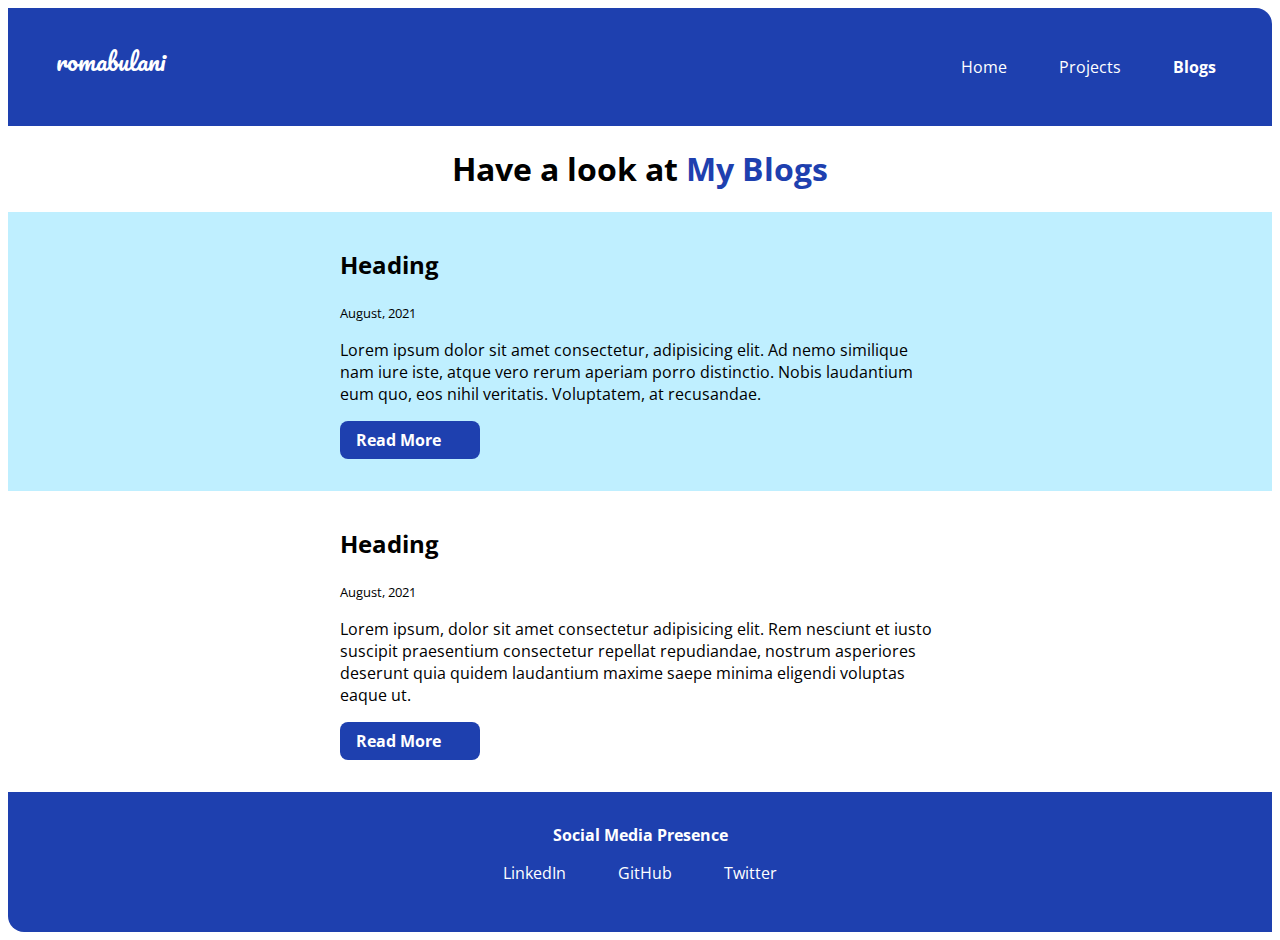
==== blogs.html @ ecff2a19 "projects and blogs" ====
<!DOCTYPE html>
<html lang="en">
<head>
    <meta charset="UTF-8">
    <meta http-equiv="X-UA-Compatible" content="IE=edge">
    <meta name="viewport" content="width=, initial-scale=1.0">
    <title>romabulani | blogs</title>
    <link href="style.css" rel="stylesheet"></link>
</head>
<body>
    <nav class="nav-bar ">
        <div class="brand-name"><a href="/" class="link">romabulani</a></div>
        <div>
        <ul class="no-bullet nav-pills">
            <li class="list-inline">
                <a href="/" class="link ">Home</a>
            </li>
            <li class="list-inline">
                <a href="/" class="link ">Projects</a>
            </li>
            <li  class="list-inline">
                <a href="/" class="link active">Blogs</a>
            </li>
        </ul>
        </div>
    </nav>

    <header class="align-center">
        <h1>Have a look at <span class="purple">My Blogs</span></h1>
    </header>

    <section class=" bg-blue">
        <div class="container">
            <h2>Heading</h2>
            <small>August, 2021</small>
            <p>Lorem ipsum dolor sit amet consectetur, adipisicing elit. Ad nemo similique nam iure iste, atque vero rerum aperiam porro distinctio. Nobis laudantium eum quo, eos nihil veritatis. Voluptatem, at recusandae.</p>
                <a href="/" class="link-primary link">Read More</a>
        </div>
    </section>
    
    <section >
        <div class="container">
            <h2>Heading</h2>
            <small>August, 2021</small>
            <p>Lorem ipsum, dolor sit amet consectetur adipisicing elit. Rem nesciunt et iusto suscipit praesentium consectetur repellat repudiandae, nostrum asperiores deserunt quia quidem laudantium maxime saepe minima eligendi voluptas eaque ut.</p>
                <a href="/" class="link-primary link">Read More</a>
        </div>
    </section>

    <footer>
        <div class="bold">Social Media Presence</div>
        <div>
            <ul class="no-bullet">
                <li class="list-inline">
                    <a href="https://www.linkedin.com/in/roma-bulani-183940189/" class="link">LinkedIn</a>
                </li>
                <li class="list-inline">
                    <a href="https://github.com/romabulani" class="link">GitHub</a>
                </li>
                <li  class="list-inline">
                    <a href="https://twitter.com/roma_bulani" class="link">Twitter</a>
                </li>
            </ul>
        </div>
    </footer>
    
</body>
</html>
---- style.css ----
@import url('https://fonts.googleapis.com/css2?family=Open+Sans&display=swap');
@import url('https://fonts.googleapis.com/css2?family=Pacifico&display=swap');

:root{
    --primary-color: #1E40AF;
    --light-blue: #BFEFFF;
}

body{
    font-family: 'Open Sans', sans-serif;
}

.brand-name{
    font-family: 'Pacifico', cursive;
    /* font-weight: bold; */
    font-size: x-large;
    float: left;
}

.bg-blue{
    background-color: var(--light-blue);
}

.no-bullet{
    list-style: none;
}

.list-inline{
    display: inline;
    padding: 0rem 0.5rem;
    /* padding-inline-start: 0px; */
}

.link{
    text-decoration: none;
    box-sizing: border-box;
    padding: 0.5rem 1rem;
    color: white;
}

.nav-bar{
    background-color: var(--primary-color);
    color: white;
    padding: 2rem;
    border-top-right-radius: 1rem;
}

.nav-bar .nav-pills{
    text-align: right;
}

.nav-bar .active{
    font-weight: bold;
}

footer{
    background-color: var(--primary-color);
    color: white;
    padding: 2rem;
    text-align: center;
    border-bottom-left-radius: 1rem;
}

footer ul{
    padding-inline-start: 0px;
}

.purple{
    color: var(--primary-color)
}

.container{
    padding: 1rem 1rem;
    /* text-align: center; */
    max-width: 600px;
    margin: auto;
}
.align-link{
    padding: 1rem 1rem;
    /* max-width: 600px; */
    /* margin: auto; */
}

.home-img{
    max-width: 80%;
    display: block;
    margin: auto;
    width: 400px;
}

.link-primary {
    background-color: var(--primary-color);
    border-radius: 0.5rem;
    color: white;
    display: block;
    max-width: 140px;
    font-weight: bold;
    margin: 1rem 1rem 1rem 0rem;
}

.link-secondary {
    border-radius: 0.5rem ;
    color: var(--primary-color);
    border: 1px solid var(--primary-color);
    font-weight: bold;
    display: block;
    max-width: 140px;
    margin: 1rem 1rem 1rem 0rem;    
}

h1{
    text-align: center;
}

.bold{
    font-weight: bold;
}
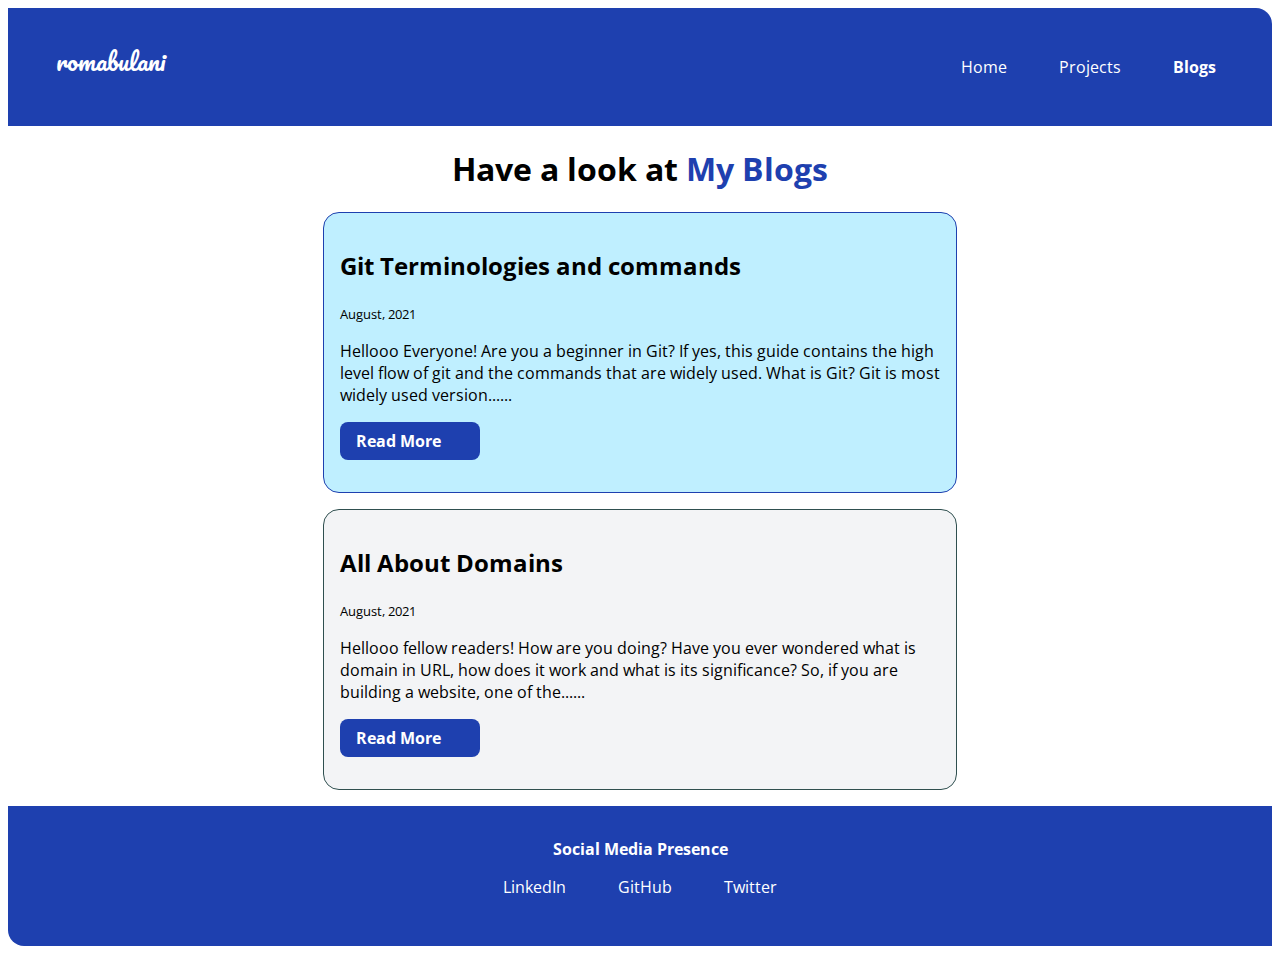
==== commit c96bfdcc: "added projects and blogs" ====
--- a/blogs.html
+++ b/blogs.html
@@ -1,27 +1,30 @@
 <!DOCTYPE html>
 <html lang="en">
+
 <head>
     <meta charset="UTF-8">
     <meta http-equiv="X-UA-Compatible" content="IE=edge">
     <meta name="viewport" content="width=, initial-scale=1.0">
     <title>romabulani | blogs</title>
-    <link href="style.css" rel="stylesheet"></link>
+    <link href="style.css" rel="stylesheet">
+    </link>
 </head>
+
 <body>
     <nav class="nav-bar ">
         <div class="brand-name"><a href="/" class="link">romabulani</a></div>
         <div>
-        <ul class="no-bullet nav-pills">
-            <li class="list-inline">
-                <a href="/" class="link ">Home</a>
-            </li>
-            <li class="list-inline">
-                <a href="/" class="link ">Projects</a>
-            </li>
-            <li  class="list-inline">
-                <a href="/" class="link active">Blogs</a>
-            </li>
-        </ul>
+            <ul class="no-bullet nav-pills">
+                <li class="list-inline">
+                    <a href="/" class="link ">Home</a>
+                </li>
+                <li class="list-inline">
+                    <a href="projects.html" class="link ">Projects</a>
+                </li>
+                <li class="list-inline">
+                    <a href="blogs.html" class="link active">Blogs</a>
+                </li>
+            </ul>
         </div>
     </nav>
 
@@ -29,23 +32,23 @@
         <h1>Have a look at <span class="purple">My Blogs</span></h1>
     </header>
 
-    <section class=" bg-blue">
-        <div class="container">
-            <h2>Heading</h2>
-            <small>August, 2021</small>
-            <p>Lorem ipsum dolor sit amet consectetur, adipisicing elit. Ad nemo similique nam iure iste, atque vero rerum aperiam porro distinctio. Nobis laudantium eum quo, eos nihil veritatis. Voluptatem, at recusandae.</p>
-                <a href="/" class="link-primary link">Read More</a>
-        </div>
-    </section>
-    
-    <section >
-        <div class="container">
-            <h2>Heading</h2>
-            <small>August, 2021</small>
-            <p>Lorem ipsum, dolor sit amet consectetur adipisicing elit. Rem nesciunt et iusto suscipit praesentium consectetur repellat repudiandae, nostrum asperiores deserunt quia quidem laudantium maxime saepe minima eligendi voluptas eaque ut.</p>
-                <a href="/" class="link-primary link">Read More</a>
-        </div>
-    </section>
+    <div class="border-container-blue">
+        <h2>Git Terminologies and commands</h2>
+        <small>August, 2021</small>
+        <p>Hellooo Everyone! Are you a beginner in Git? If yes, this guide contains the high level flow of git and the
+            commands that are widely used. What is Git? Git is most widely used version......</p>
+        <a href="https://romabulani.hashnode.dev/git-terminologies-and-commands" target="_blank"
+            class="link-primary link">Read More</a>
+    </div>
+
+    <div class="border-container-grey">
+        <h2>All About Domains</h2>
+        <small>August, 2021</small>
+        <p>Hellooo fellow readers! How are you doing? Have you ever wondered what is domain in URL, how does it work and
+            what is its significance? So, if you are building a website, one of the......</p>
+        <a href="https://romabulani.hashnode.dev/all-about-domains" target="_blank" class="link-primary link">Read
+            More</a>
+    </div>
 
     <footer>
         <div class="bold">Social Media Presence</div>
@@ -57,12 +60,13 @@
                 <li class="list-inline">
                     <a href="https://github.com/romabulani" class="link">GitHub</a>
                 </li>
-                <li  class="list-inline">
-                    <a href="https://twitter.com/roma_bulani" class="link">Twitter</a>
+                <li class="list-inline">
+                    <a href="https://twitter.com/romabulani" class="link">Twitter</a>
                 </li>
             </ul>
         </div>
     </footer>
-    
+
 </body>
+
 </html>--- a/style.css
+++ b/style.css
@@ -4,6 +4,8 @@
 :root{
     --primary-color: #1E40AF;
     --light-blue: #BFEFFF;
+    --dark-grey: #2F4F4F;
+    --light-grey:#F3F4F6;
 }
 
 body{
@@ -69,12 +71,29 @@
     color: var(--primary-color)
 }
 
-.container{
+.container,.border-container-blue, .border-container-grey{
     padding: 1rem 1rem;
     /* text-align: center; */
     max-width: 600px;
     margin: auto;
 }
+
+.border-container-blue{
+    border: 1px solid var(--primary-color);
+    border-radius: 1rem;
+    background-color: var(--light-blue);
+    margin-top: 1rem;
+    margin-bottom: 1rem;
+}
+
+.border-container-grey{
+    border: 1px solid var(--dark-grey);
+    border-radius: 1rem;
+    background-color: var(--light-grey);
+    margin-top: 1rem;
+    margin-bottom: 1rem;
+}
+
 .align-link{
     padding: 1rem 1rem;
     /* max-width: 600px; */
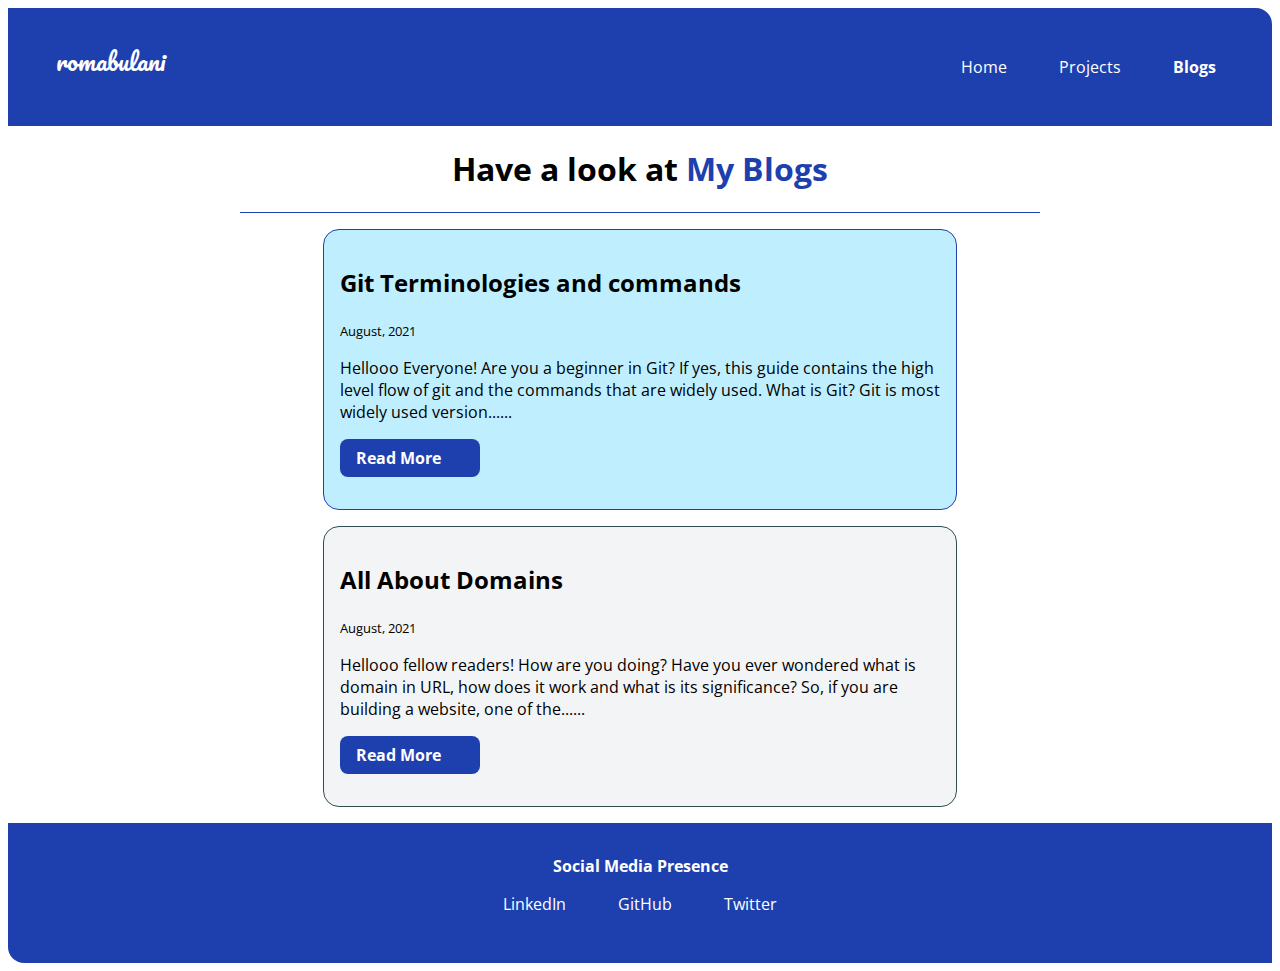
==== commit 4f26d396: "update - style" ====
--- a/blogs.html
+++ b/blogs.html
@@ -31,7 +31,7 @@
     <header class="align-center">
         <h1>Have a look at <span class="purple">My Blogs</span></h1>
     </header>
-
+    <hr>
     <div class="border-container-blue">
         <h2>Git Terminologies and commands</h2>
         <small>August, 2021</small>
--- a/style.css
+++ b/style.css
@@ -133,4 +133,11 @@
 
 .bold{
     font-weight: bold;
+}
+
+hr{
+    background-color: var(--primary-color);
+    height: 1px;
+    border: none;
+    width: 800px;
 }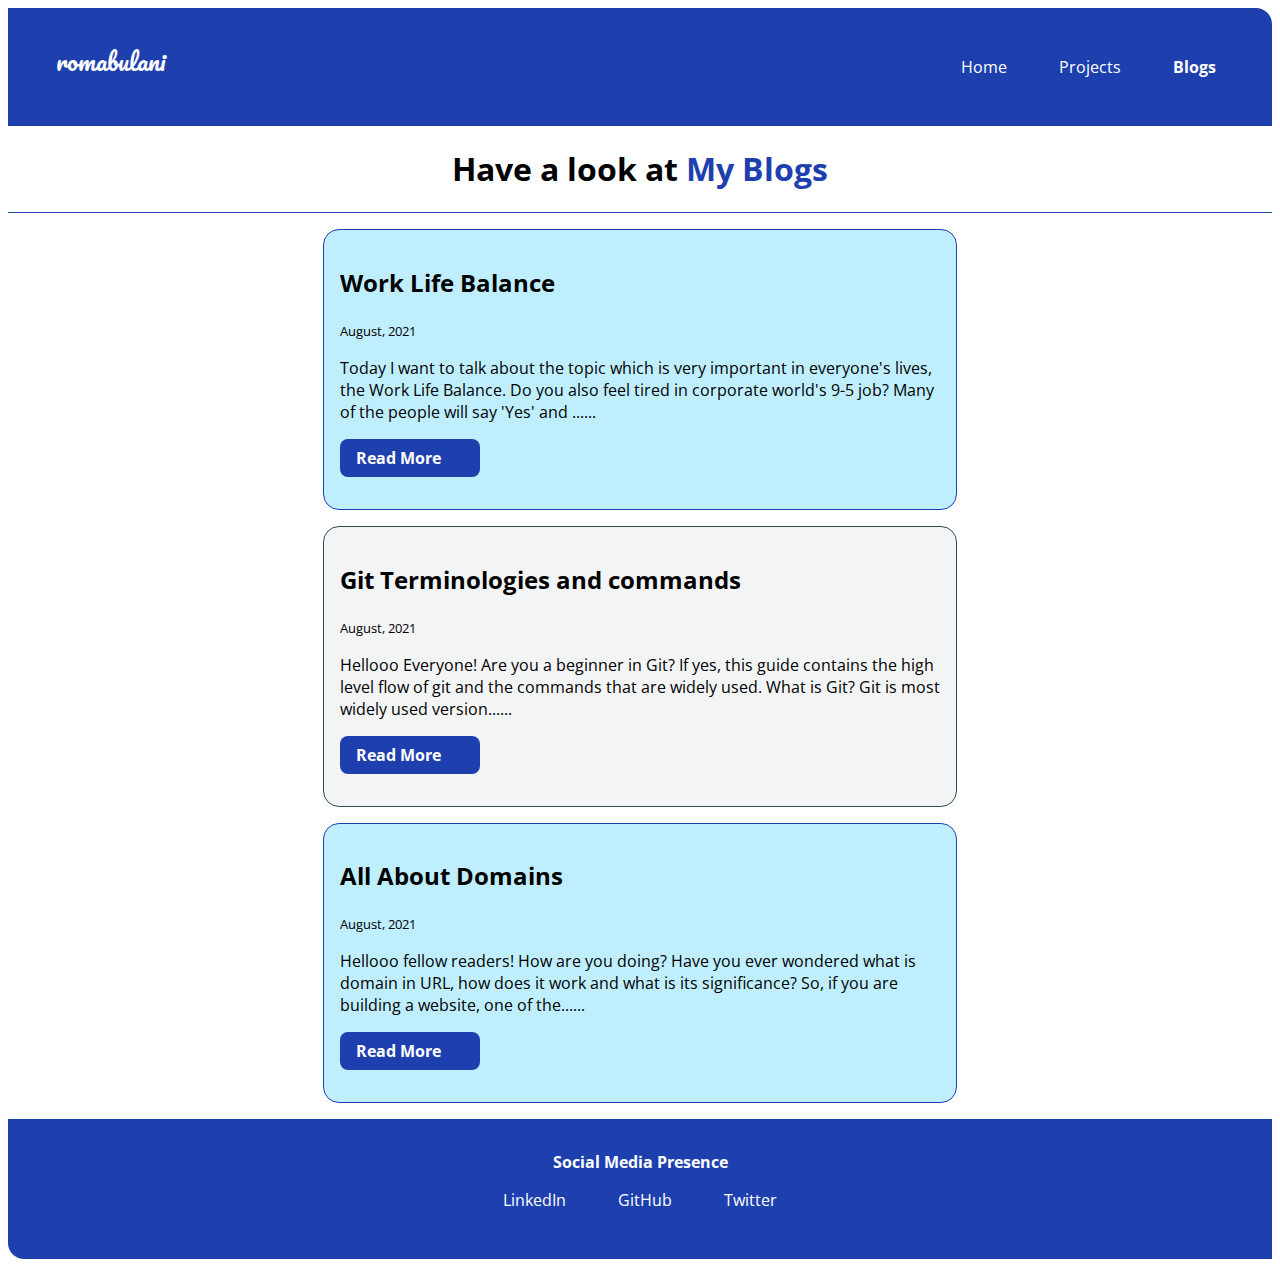
==== commit 88739164: "update - added blog" ====
--- a/blogs.html
+++ b/blogs.html
@@ -33,6 +33,14 @@
     </header>
     <hr>
     <div class="border-container-blue">
+        <h2>Work Life Balance</h2>
+        <small>August, 2021</small>
+        <p>Today I want to talk about the topic which is very important in everyone's lives, the Work Life Balance. Do you also feel tired in corporate world's 9-5 job? Many of the people will say 'Yes' and ......</p>
+        <a href="https://romabulani.hashnode.dev/work-life-balance" target="_blank"
+            class="link-primary link">Read More</a>
+    </div>
+
+    <div class="border-container-grey">
         <h2>Git Terminologies and commands</h2>
         <small>August, 2021</small>
         <p>Hellooo Everyone! Are you a beginner in Git? If yes, this guide contains the high level flow of git and the
@@ -41,7 +49,7 @@
             class="link-primary link">Read More</a>
     </div>
 
-    <div class="border-container-grey">
+    <div class="border-container-blue">
         <h2>All About Domains</h2>
         <small>August, 2021</small>
         <p>Hellooo fellow readers! How are you doing? Have you ever wondered what is domain in URL, how does it work and
--- a/style.css
+++ b/style.css
@@ -139,5 +139,4 @@
     background-color: var(--primary-color);
     height: 1px;
     border: none;
-    width: 800px;
 }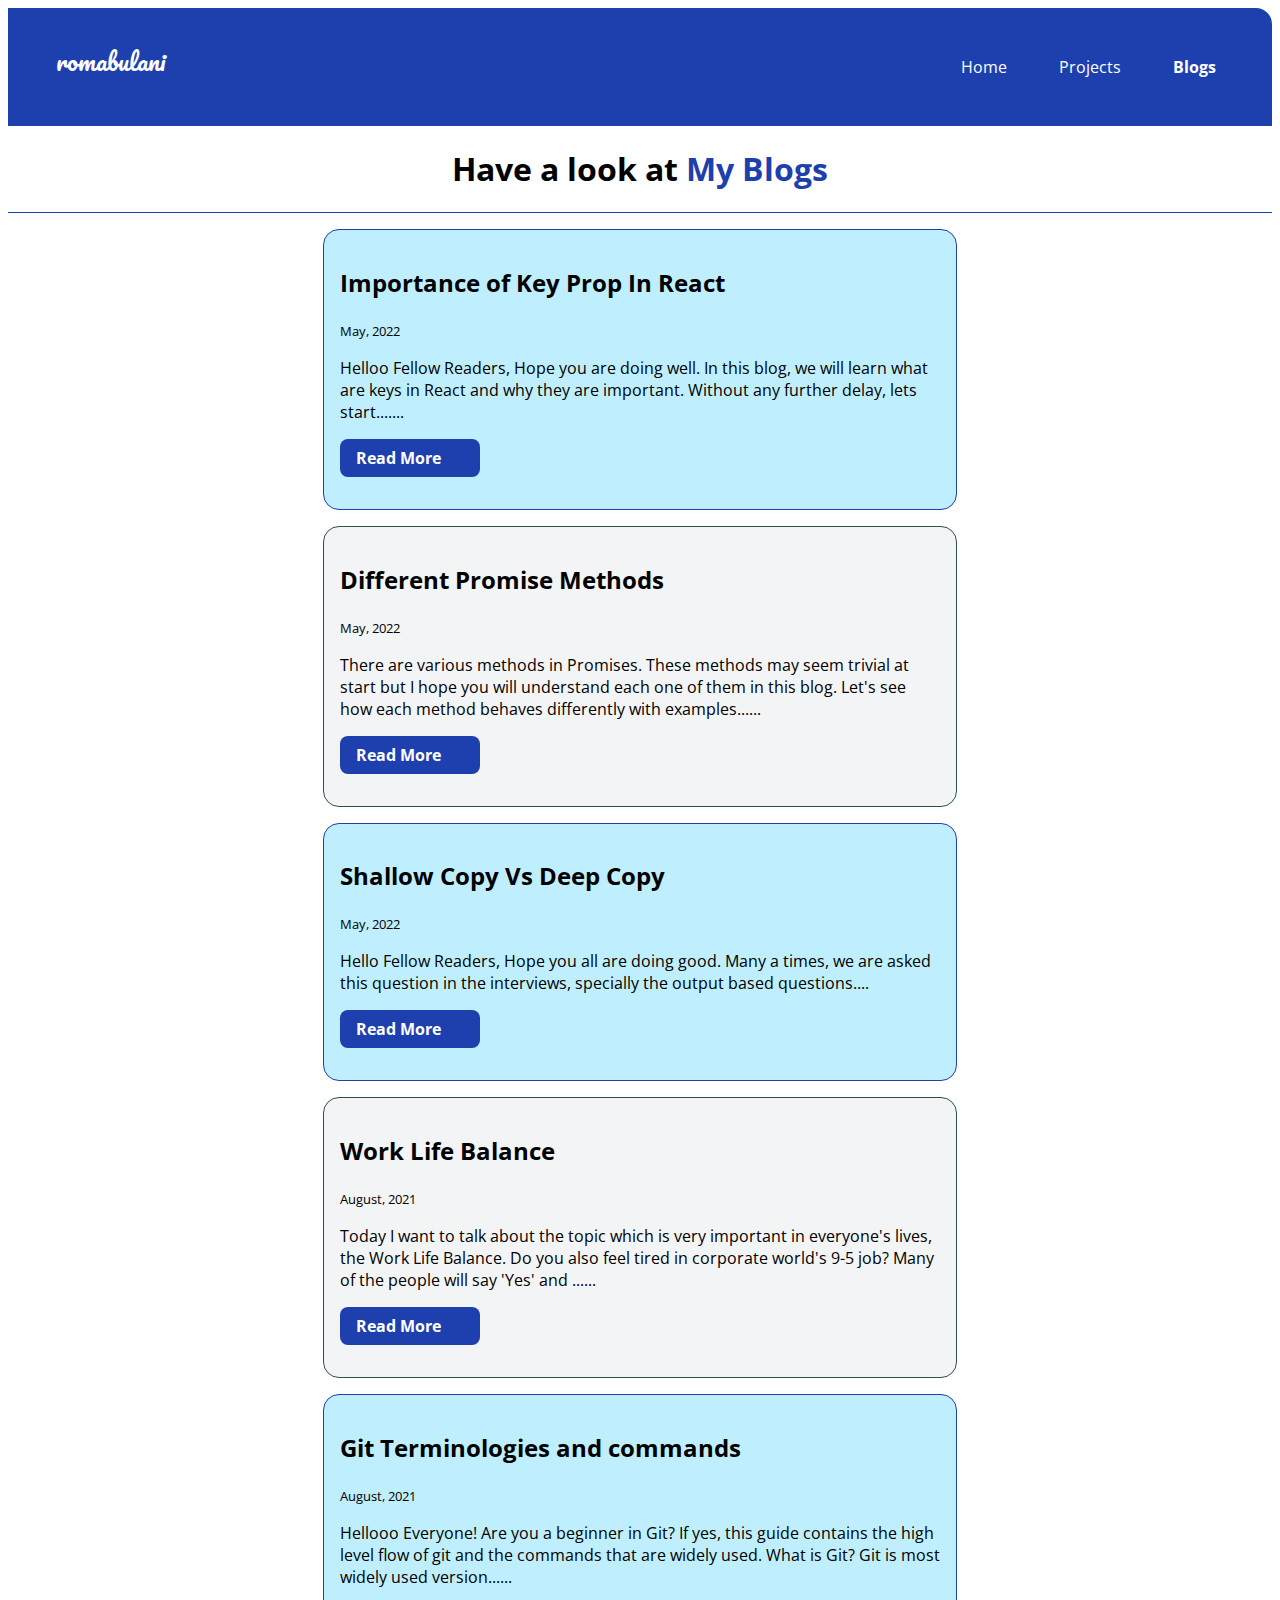
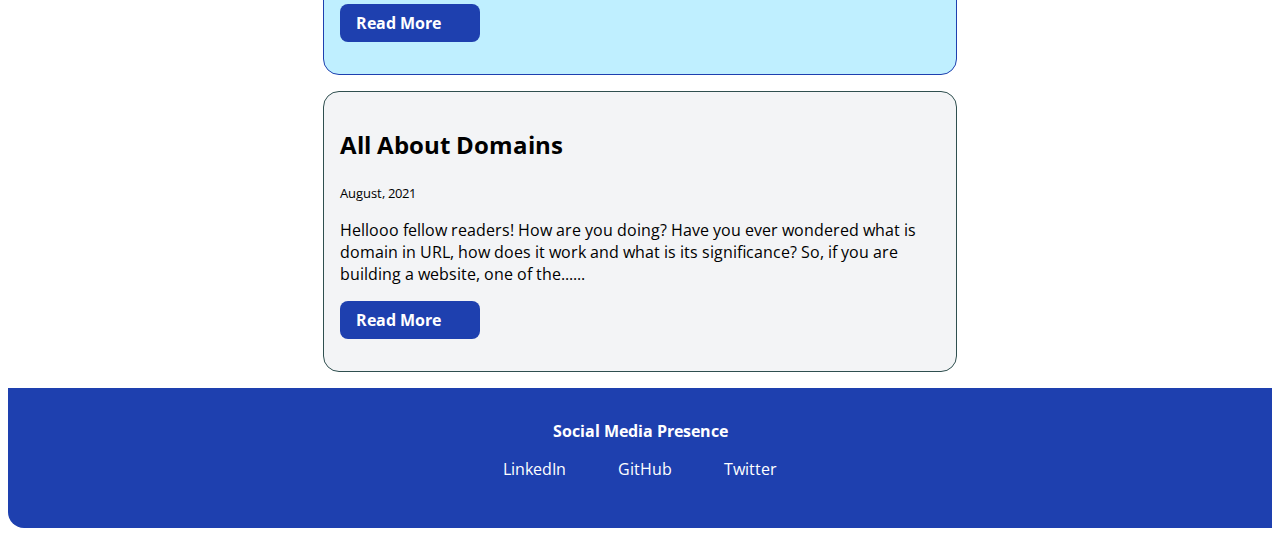
==== commit b68e5ed3: "refactor: added blogs" ====
--- a/blogs.html
+++ b/blogs.html
@@ -32,7 +32,33 @@
         <h1>Have a look at <span class="purple">My Blogs</span></h1>
     </header>
     <hr>
+
     <div class="border-container-blue">
+        <h2>Importance of Key Prop In React</h2>
+        <small>May, 2022</small>
+        <p>Helloo Fellow Readers, Hope you are doing well. In this blog, we will learn what are keys in React and why they are important. Without any further delay, lets start.......</p>
+        <a href="https://romabulani.hashnode.dev/importance-of-key-prop-in-react" target="_blank"
+            class="link-primary link">Read More</a>
+    </div>
+
+    <div class="border-container-grey">
+        <h2>Different Promise Methods</h2>
+        <small>May, 2022</small>
+        <p>There are various methods in Promises. These methods may seem trivial at start but I hope you will understand each one of them in this blog. Let's see how each method behaves differently with examples......</p>
+        <a href="https://romabulani.hashnode.dev/different-promise-methods" target="_blank"
+            class="link-primary link">Read More</a>
+    </div>
+
+    <div class="border-container-blue">
+        <h2>Shallow Copy Vs Deep Copy</h2>
+        <small>May, 2022</small>
+        <p>Hello Fellow Readers, Hope you all are doing good. Many a times, we are asked this question in the interviews, specially the output based questions....</p>
+        <a href="https://romabulani.hashnode.dev/shallow-copy-vs-deep-copy" target="_blank" class="link-primary link">Read
+            More</a>
+    </div>
+
+    
+    <div class="border-container-grey">
         <h2>Work Life Balance</h2>
         <small>August, 2021</small>
         <p>Today I want to talk about the topic which is very important in everyone's lives, the Work Life Balance. Do you also feel tired in corporate world's 9-5 job? Many of the people will say 'Yes' and ......</p>
@@ -40,7 +66,7 @@
             class="link-primary link">Read More</a>
     </div>
 
-    <div class="border-container-grey">
+    <div class="border-container-blue">
         <h2>Git Terminologies and commands</h2>
         <small>August, 2021</small>
         <p>Hellooo Everyone! Are you a beginner in Git? If yes, this guide contains the high level flow of git and the
@@ -49,7 +75,7 @@
             class="link-primary link">Read More</a>
     </div>
 
-    <div class="border-container-blue">
+    <div class="border-container-grey">
         <h2>All About Domains</h2>
         <small>August, 2021</small>
         <p>Hellooo fellow readers! How are you doing? Have you ever wondered what is domain in URL, how does it work and
@@ -63,13 +89,13 @@
         <div>
             <ul class="no-bullet">
                 <li class="list-inline">
-                    <a href="https://www.linkedin.com/in/roma-bulani-183940189/" class="link">LinkedIn</a>
+                    <a href="https://www.linkedin.com/in/romabulani/" target="_blank" class="link">LinkedIn</a>
                 </li>
                 <li class="list-inline">
-                    <a href="https://github.com/romabulani" class="link">GitHub</a>
+                    <a href="https://github.com/romabulani" target="_blank" class="link">GitHub</a>
                 </li>
                 <li class="list-inline">
-                    <a href="https://twitter.com/romabulani" class="link">Twitter</a>
+                    <a href="https://twitter.com/romabulani" target="_blank" class="link">Twitter</a>
                 </li>
             </ul>
         </div>
@@ -77,4 +103,4 @@
 
 </body>
 
-</html>+</html>
--- a/style.css
+++ b/style.css
@@ -139,4 +139,14 @@
     background-color: var(--primary-color);
     height: 1px;
     border: none;
+}
+
+#tag{
+    margin-left: 0.5rem;
+    /* width: 10rem; */
+    background-color: var(--dark-grey);
+    color: white;
+    border-radius: 1rem;
+    padding: 0.1rem 0.3rem;
+    font-size: small;
 }